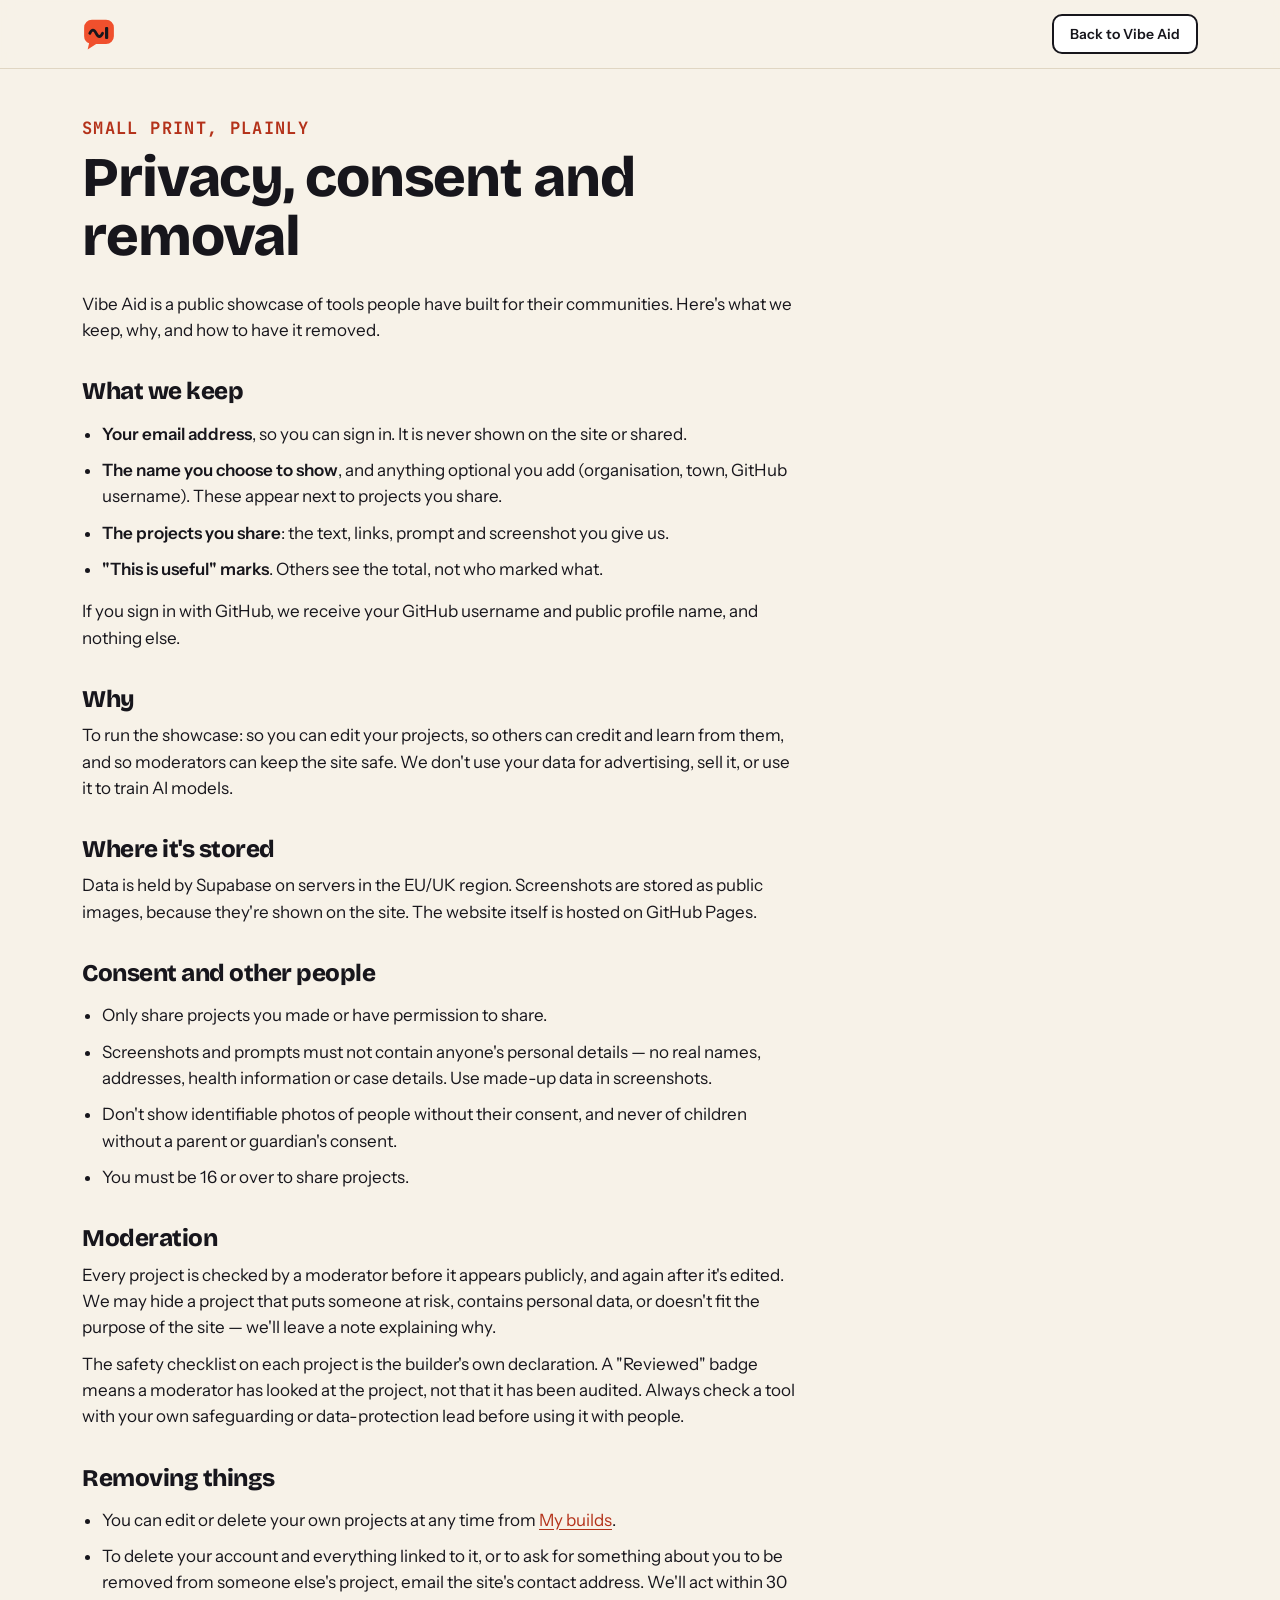
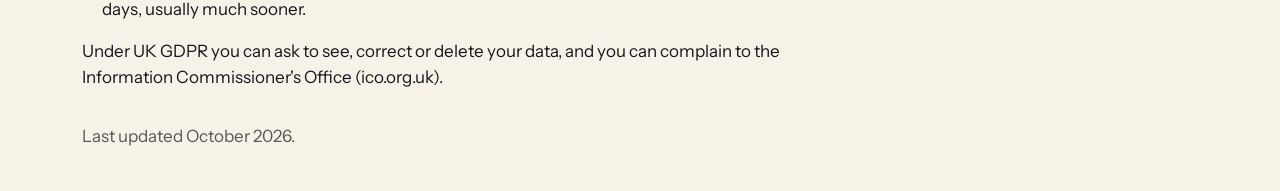
==== privacy.html @ 0dc944fe "Vibe Aid showcase site: brand, browse, submit with GitHub import, moderation Co-Authored-By: Claude " ====
<!doctype html>
<html lang="en-GB">
<head>
<meta charset="utf-8"><meta name="viewport" content="width=device-width, initial-scale=1">
<title>Privacy, consent and removal — Vibe Aid</title>
<link rel="icon" href="favicon.svg" type="image/svg+xml">
<link rel="stylesheet" href="assets/styles.css">
<style>.doc{max-width:720px;padding:48px 0 32px}.doc h1{font-size:clamp(36px,6vw,56px);margin:8px 0 24px}.doc h2{font-size:24px;margin:36px 0 10px}.doc p,.doc li{font-size:17px;margin-bottom:10px}.doc ul{padding-left:20px}</style>
</head>
<body>
<header class="site-head"><div class="wrap"><a class="brand" href="./" aria-label="Vibe Aid home"><img src="assets/img/mark.svg" alt="" width="34" height="34"></a><div class="head-actions"><a class="va-btn va-btn-sm" href="./">Back to Vibe Aid</a></div></div></header>
<main class="wrap"><article class="doc">
<p class="eyebrow">Small print, plainly</p>
<h1>Privacy, consent and removal</h1>
<p>Vibe Aid is a public showcase of tools people have built for their communities. Here's what we keep, why, and how to have it removed.</p>

<h2>What we keep</h2>
<ul>
<li><strong>Your email address</strong>, so you can sign in. It is never shown on the site or shared.</li>
<li><strong>The name you choose to show</strong>, and anything optional you add (organisation, town, GitHub username). These appear next to projects you share.</li>
<li><strong>The projects you share</strong>: the text, links, prompt and screenshot you give us.</li>
<li><strong>"This is useful" marks</strong>. Others see the total, not who marked what.</li>
</ul>
<p>If you sign in with GitHub, we receive your GitHub username and public profile name, and nothing else.</p>

<h2>Why</h2>
<p>To run the showcase: so you can edit your projects, so others can credit and learn from them, and so moderators can keep the site safe. We don't use your data for advertising, sell it, or use it to train AI models.</p>

<h2>Where it's stored</h2>
<p>Data is held by Supabase on servers in the EU/UK region. Screenshots are stored as public images, because they're shown on the site. The website itself is hosted on GitHub Pages.</p>

<h2>Consent and other people</h2>
<ul>
<li>Only share projects you made or have permission to share.</li>
<li>Screenshots and prompts must not contain anyone's personal details — no real names, addresses, health information or case details. Use made-up data in screenshots.</li>
<li>Don't show identifiable photos of people without their consent, and never of children without a parent or guardian's consent.</li>
<li>You must be 16 or over to share projects.</li>
</ul>

<h2>Moderation</h2>
<p>Every project is checked by a moderator before it appears publicly, and again after it's edited. We may hide a project that puts someone at risk, contains personal data, or doesn't fit the purpose of the site — we'll leave a note explaining why.</p>
<p>The safety checklist on each project is the builder's own declaration. A "Reviewed" badge means a moderator has looked at the project, not that it has been audited. Always check a tool with your own safeguarding or data-protection lead before using it with people.</p>

<h2>Removing things</h2>
<ul>
<li>You can edit or delete your own projects at any time from <a href="./#/mine">My builds</a>.</li>
<li>To delete your account and everything linked to it, or to ask for something about you to be removed from someone else's project, email <span id="contact">the site's contact address</span>. We'll act within 30 days, usually much sooner.</li>
</ul>
<p>Under UK GDPR you can ask to see, correct or delete your data, and you can complain to the Information Commissioner's Office (ico.org.uk).</p>
<p class="muted" style="margin-top:32px">Last updated October 2026.</p>
</article></main>
<script src="config.js"></script>
<script>var e=(window.VIBE_AID_CONFIG||{}).CONTACT_EMAIL;if(e){var a=document.createElement('a');a.href='mailto:'+e;a.textContent=e;var c=document.getElementById('contact');c.textContent='';c.appendChild(a);}</script>
</body></html>
---- assets/styles.css ----
/* Vibe Aid — site styles. Tokens mirror the Vibe Aid design system. */
@font-face { font-family: "Bricolage Grotesque"; font-weight: 600; font-display: swap; src: url(fonts/bricolage-grotesque-latin-600-normal.woff2) format("woff2"); }
@font-face { font-family: "Bricolage Grotesque"; font-weight: 800; font-display: swap; src: url(fonts/bricolage-grotesque-latin-800-normal.woff2) format("woff2"); }
@font-face { font-family: "Instrument Sans"; font-weight: 400; font-display: swap; src: url(fonts/instrument-sans-latin-400-normal.woff2) format("woff2"); }
@font-face { font-family: "Instrument Sans"; font-weight: 600; font-display: swap; src: url(fonts/instrument-sans-latin-600-normal.woff2) format("woff2"); }
@font-face { font-family: "JetBrains Mono"; font-weight: 500; font-display: swap; src: url(fonts/jetbrains-mono-latin-500-normal.woff2) format("woff2"); }
@font-face { font-family: "JetBrains Mono"; font-weight: 700; font-display: swap; src: url(fonts/jetbrains-mono-latin-700-normal.woff2) format("woff2"); }

:root {
  --paper:#F7F2E8; --paper-raised:#FFFFFF; --line:#E0D6C3; --line-strong:#8C857A;
  --ink:#17161C; --ink-muted:#5C5852;
  --ember:#F0502D; --ember-text:#B4321A; --ember-soft:#FDE0D6; --on-ember:#17161C;
  --sun:#FFC93C; --on-sun:#17161C; --kelp:#0D5A4D; --kelp-soft:#D4EBE4; --on-kelp:#F7F2E8;
  --sky:#A9D1F5; --focus:#17161C; --shadow:#17161C;
  --font-display:"Bricolage Grotesque", ui-sans-serif, system-ui, sans-serif;
  --font-sans:"Instrument Sans", ui-sans-serif, system-ui, -apple-system, "Segoe UI", sans-serif;
  --font-mono:"JetBrains Mono", ui-monospace, "SF Mono", Menlo, monospace;
  --space-1:4px; --space-2:8px; --space-3:12px; --space-4:16px; --space-6:24px; --space-8:32px; --space-12:48px; --space-16:64px;
  --radius-sm:6px; --radius-md:14px; --radius-lg:22px; --radius-pill:999px;
  --max:1180px;
  color-scheme: light;
}
@media (prefers-color-scheme: dark) {
  :root:not([data-theme="light"]) {
    --paper:#121116; --paper-raised:#1C1B21; --line:#33313A; --line-strong:#77727D;
    --ink:#F4EFE6; --ink-muted:#ADA79E;
    --ember:#FF6142; --ember-text:#FF8C70; --ember-soft:#3A1912; --on-ember:#121116;
    --sun:#FFCF4D; --on-sun:#121116; --kelp:#52C2A6; --kelp-soft:#0F2B26; --on-kelp:#121116;
    --sky:#7FB4E6; --focus:#FFCF4D; --shadow:#000000;
    color-scheme: dark;
  }
}
:root[data-theme="dark"] {
  --paper:#121116; --paper-raised:#1C1B21; --line:#33313A; --line-strong:#77727D;
  --ink:#F4EFE6; --ink-muted:#ADA79E;
  --ember:#FF6142; --ember-text:#FF8C70; --ember-soft:#3A1912; --on-ember:#121116;
  --sun:#FFCF4D; --on-sun:#121116; --kelp:#52C2A6; --kelp-soft:#0F2B26; --on-kelp:#121116;
  --sky:#7FB4E6; --focus:#FFCF4D; --shadow:#000000;
  color-scheme: dark;
}

*, *::before, *::after { box-sizing: border-box; }
html { -webkit-text-size-adjust: 100%; scroll-behavior: smooth; }
@media (prefers-reduced-motion: reduce) { html { scroll-behavior: auto; } *, *::before, *::after { animation: none !important; transition: none !important; } }
body { margin: 0; background: var(--paper); color: var(--ink); font: 400 16px/1.55 var(--font-sans); overflow-x: hidden; }
img { max-width: 100%; }
a { color: var(--ember-text); text-underline-offset: 3px; }
a:focus-visible, button:focus-visible, input:focus-visible, select:focus-visible, textarea:focus-visible, summary:focus-visible { outline: 3px solid var(--focus); outline-offset: 2px; }
h1, h2, h3 { font-family: var(--font-display); font-weight: 800; letter-spacing: -0.02em; line-height: 1.05; margin: 0; }
p { margin: 0; }
.wrap { max-width: var(--max); margin: 0 auto; padding: 0 var(--space-4); }
@media (min-width: 720px) { .wrap { padding: 0 var(--space-8); } }
.eyebrow { font: 700 12px/1.3 var(--font-mono); letter-spacing: .08em; text-transform: uppercase; color: var(--ember-text); }
.muted { color: var(--ink-muted); }
.sr { position: absolute; width: 1px; height: 1px; overflow: hidden; clip: rect(0 0 0 0); white-space: nowrap; }
.skip { position: absolute; left: -999px; top: 8px; background: var(--sun); color: var(--on-sun); padding: 8px 12px; border-radius: var(--radius-sm); z-index: 50; }
.skip:focus { left: 8px; }

/* Header */
.site-head { position: sticky; top: 0; z-index: 20; background: color-mix(in srgb, var(--paper) 92%, transparent); backdrop-filter: blur(8px); border-bottom: 1px solid var(--line); }
.site-head .wrap { display: flex; align-items: center; gap: var(--space-4); height: 68px; }
.brand { display: inline-flex; color: var(--ink); text-decoration: none; }
.brand svg { height: 34px; width: auto; display: block; }
.nav { display: none; gap: var(--space-6); margin-left: var(--space-6); }
.nav a { color: var(--ink); text-decoration: none; font-weight: 600; font-size: 15px; }
.nav a:hover, .nav a[aria-current="page"] { text-decoration: underline; text-decoration-thickness: 2px; text-decoration-color: var(--ember); }
.head-actions { margin-left: auto; display: flex; gap: var(--space-2); align-items: center; }
.head-actions .va-btn { height: 40px; padding: 0 var(--space-4); font-size: 14px; }
#submitTop { display: none; }
@media (min-width: 860px) { .nav { display: flex; } #submitTop { display: inline-flex; } .menu-btn { display: none; } }
.menu-btn { border: 2px solid var(--ink); background: transparent; color: var(--ink); border-radius: var(--radius-md); height: 40px; padding: 0 12px; font: 600 14px var(--font-sans); cursor: pointer; }
.mobile-nav { display: none; border-top: 1px solid var(--line); padding: var(--space-3) var(--space-4) var(--space-4); }
.mobile-nav.open { display: grid; gap: var(--space-2); }
.mobile-nav a { color: var(--ink); font-weight: 600; text-decoration: none; padding: 8px 0; }
@media (min-width: 860px) { .mobile-nav.open { display: none; } }

/* Components (same as the design system) */
.va-btn { font: 600 15px/1 var(--font-sans); display: inline-flex; align-items: center; justify-content: center; gap: var(--space-2); min-height: 44px; padding: 0 var(--space-6); border-radius: var(--radius-md); border: 2px solid var(--ink); background: var(--paper-raised); color: var(--ink); cursor: pointer; text-decoration: none; transition: transform .12s, box-shadow .12s; white-space: nowrap; }
.va-btn:hover { transform: translate(-2px,-2px); box-shadow: 4px 4px 0 0 var(--shadow); }
.va-btn-primary { background: var(--ember); color: var(--on-ember); }
.va-btn-ghost { border-color: transparent; background: transparent; }
.va-btn-ghost:hover { box-shadow: none; transform: none; text-decoration: underline; }
.va-btn[disabled] { opacity: .55; cursor: not-allowed; transform: none; box-shadow: none; }
.va-btn-sm { min-height: 34px; padding: 0 var(--space-3); font-size: 13px; border-radius: 10px; }
.va-tag { display: inline-flex; align-items: center; gap: var(--space-1); font: 600 13px/1 var(--font-sans); padding: 6px 10px; border-radius: var(--radius-pill); background: var(--paper-raised); color: var(--ink); border: 1px solid var(--line-strong); }
.va-tag-ember { background: var(--ember-soft); color: var(--ember-text); border-color: transparent; }
.va-tag-kelp { background: var(--kelp-soft); color: var(--kelp); border-color: transparent; }
.va-tag-sun { background: var(--sun); color: var(--on-sun); border-color: transparent; }
.va-tag svg { width: 14px; height: 14px; }
.va-prompt { position: relative; font: 500 15px/1.6 var(--font-mono); background: #17161C; color: #F7F2E8; border-radius: var(--radius-md); padding: var(--space-4) var(--space-6); white-space: pre-wrap; overflow-wrap: anywhere; }
:root[data-theme="dark"] .va-prompt { box-shadow: inset 0 0 0 1px var(--line); }
@media (prefers-color-scheme: dark) { :root:not([data-theme="light"]) .va-prompt { box-shadow: inset 0 0 0 1px var(--line); } }
.va-prompt::before { content: "PROMPT"; display: block; font: 700 11px/1 var(--font-mono); letter-spacing: .08em; color: #FFC93C; margin-bottom: var(--space-2); }
.va-cursor { display: inline-block; width: .55em; height: 1.1em; vertical-align: -0.18em; margin-left: 2px; background: #F0502D; border-radius: 2px; animation: va-blink 1.1s steps(1) infinite; }
@keyframes va-blink { 50% { opacity: 0; } }
.va-card { position: relative; display: flex; flex-direction: column; background: var(--paper-raised); border: 2px solid var(--ink); border-radius: var(--radius-lg); overflow: hidden; color: inherit; text-decoration: none; transition: transform .12s, box-shadow .12s; }
.va-card:hover { transform: translate(-3px,-3px); box-shadow: 6px 6px 0 0 var(--shadow); }
.va-card:focus-visible { outline: 3px solid var(--focus); outline-offset: 3px; }
.va-card-shot { aspect-ratio: 16/10; background: var(--sky); border-bottom: 2px solid var(--ink); display: grid; place-items: center; overflow: hidden; }
.va-card-shot img { width: 100%; height: 100%; object-fit: cover; display: block; }
.va-card-body { padding: var(--space-4) var(--space-6) var(--space-6); display: flex; flex-direction: column; gap: var(--space-2); flex: 1; }
.va-card-cause { font: 700 12px/1.3 var(--font-mono); letter-spacing: .08em; text-transform: uppercase; color: var(--ember-text); }
.va-card-title { font: 800 22px/1.1 var(--font-display); letter-spacing: -0.015em; margin: 0; }
.va-card-line { margin: 0; font-size: 15px; line-height: 1.45; color: var(--ink-muted); }
.va-card-meta { display: flex; flex-wrap: wrap; gap: var(--space-2); margin-top: auto; padding-top: var(--space-2); }
.ribbon { position: absolute; top: 12px; left: 12px; z-index: 1; transform: rotate(-4deg); }

/* Placeholder "screen" for projects without a screenshot */
.ph { width: 100%; height: 100%; display: grid; place-items: center; position: relative; }
.ph.c-food { background: var(--sun); } .ph.c-health { background: var(--sky); } .ph.c-access { background: var(--kelp-soft); }
.ph.c-climate { background: var(--kelp-soft); } .ph.c-shelter { background: var(--ember-soft); } .ph.c-refugees { background: var(--sky); }
.ph.c-education { background: var(--sun); } .ph.c-mutual-aid { background: var(--ember-soft); } .ph.c-civic { background: var(--sky); }
.ph.c-safety { background: var(--ember-soft); } .ph.c-other { background: var(--line); }
.ph svg { width: 34%; height: auto; color: var(--ink); }
.ph.c-food svg, .ph.c-education svg { color: #17161C; }

/* Hero */
.hero { padding: var(--space-12) 0 var(--space-16); position: relative; overflow: hidden; }
.hero-grid { display: grid; gap: var(--space-12); align-items: center; }
@media (min-width: 960px) { .hero-grid { grid-template-columns: 1.15fr .85fr; } .hero { padding: 88px 0 96px; } }
.hero h1 { font-size: clamp(44px, 8.5vw, 92px); line-height: .94; letter-spacing: -0.035em; }
.hero h1 .hl { background: var(--ember); color: var(--on-ember); padding: 0 .12em; border-radius: 12px; -webkit-box-decoration-break: clone; box-decoration-break: clone; }
.hero .lead { font-size: clamp(18px, 2.2vw, 21px); line-height: 1.5; max-width: 34em; margin-top: var(--space-6); color: var(--ink-muted); }
.hero .ctas { display: flex; flex-wrap: wrap; gap: var(--space-3); margin-top: var(--space-8); }
.hero-art { position: relative; }
.bubble { background: var(--ember); border-radius: var(--radius-lg); padding: var(--space-6); position: relative; border: 2px solid var(--ink); box-shadow: 8px 8px 0 0 var(--shadow); }
.bubble::after { content: ""; position: absolute; left: 36px; bottom: -26px; width: 34px; height: 30px; background: var(--ember); clip-path: polygon(0 0, 100% 0, 10% 100%); }
.bubble .va-prompt { min-height: 168px; font-size: 16px; }
.bubble .typed-label { font: 700 12px/1 var(--font-mono); letter-spacing: .08em; color: var(--on-ember); margin-bottom: var(--space-3); display: flex; justify-content: space-between; }
.sticker { position: absolute; font: 800 16px/1 var(--font-display); padding: 10px 14px; border-radius: var(--radius-md); border: 2px solid var(--ink); box-shadow: 4px 4px 0 0 var(--shadow); white-space: nowrap; }
.sticker.s1 { background: var(--sun); color: var(--on-sun); right: -6px; top: -22px; transform: rotate(5deg); }
.sticker.s2 { background: var(--sky); color: #17161C; right: 18px; bottom: -40px; transform: rotate(-4deg); }
.result { margin-top: 56px; display: flex; gap: var(--space-3); align-items: center; font-weight: 600; }
.result .dot { width: 12px; height: 12px; border-radius: 50%; background: var(--kelp); }

.wave-rule { display: block; width: 100%; height: 24px; color: var(--ink); }

/* Sections */
.section { padding: var(--space-12) 0; }
@media (min-width: 720px) { .section { padding: 88px 0; } }
.section-head { display: flex; flex-wrap: wrap; align-items: end; justify-content: space-between; gap: var(--space-4); margin-bottom: var(--space-8); }
.section-head h2 { font-size: clamp(32px, 5vw, 52px); }
.grid { display: grid; gap: var(--space-6); grid-template-columns: repeat(auto-fill, minmax(min(100%, 280px), 1fr)); }

.steps { display: grid; gap: var(--space-6); }
@media (min-width: 860px) { .steps { grid-template-columns: repeat(3, 1fr); } }
.step { border-radius: var(--radius-lg); padding: var(--space-8) var(--space-6); border: 2px solid var(--ink); }
.step:nth-child(1) { background: var(--ember); color: var(--on-ember); }
.step:nth-child(2) { background: var(--sun); color: var(--on-sun); }
.step:nth-child(3) { background: var(--sky); color: #17161C; }
.step .num { font: 700 13px var(--font-mono); letter-spacing: .08em; }
.step h3 { font-size: 40px; margin: var(--space-3) 0 var(--space-3); }
.step p { font-size: 16px; }

.band { background: var(--ink); color: var(--paper); }
.band .eyebrow { color: var(--sun); }
.band a { color: var(--sun); }
.principles { list-style: none; padding: 0; margin: 0; display: grid; gap: 0; counter-reset: p; }
.principles li { counter-increment: p; display: grid; grid-template-columns: 56px 1fr; gap: var(--space-4); padding: var(--space-6) 0; border-top: 1px solid color-mix(in srgb, var(--paper) 25%, transparent); }
.principles li::before { content: "0" counter(p); font: 700 14px/1.9 var(--font-mono); color: var(--sun); }
.principles strong { display: block; font: 800 clamp(24px, 3.4vw, 34px)/1.1 var(--font-display); letter-spacing: -0.02em; margin-bottom: 6px; }
.principles span { color: color-mix(in srgb, var(--paper) 78%, var(--ink)); }

.stats { display: grid; grid-template-columns: repeat(auto-fit, minmax(150px, 1fr)); gap: var(--space-4); margin-top: var(--space-8); }
.stat { border: 2px solid var(--ink); border-radius: var(--radius-lg); padding: var(--space-4) var(--space-6); background: var(--paper-raised); }
.stat b { display: block; font: 800 44px/1 var(--font-display); letter-spacing: -0.03em; }

/* Browse */
.toolbar { display: grid; gap: var(--space-3); margin-bottom: var(--space-6); }
@media (min-width: 720px) { .toolbar { grid-template-columns: 1fr auto auto; align-items: center; } }
.search { width: 100%; height: 48px; border: 2px solid var(--ink); border-radius: var(--radius-md); padding: 0 var(--space-4); font: 16px var(--font-sans); background: var(--paper-raised); color: var(--ink); }
.chips { display: flex; flex-wrap: wrap; gap: var(--space-2); margin-bottom: var(--space-8); }
.chip { font: 600 14px/1 var(--font-sans); padding: 10px 14px; border-radius: var(--radius-pill); border: 2px solid var(--ink); background: var(--paper-raised); color: var(--ink); cursor: pointer; }
.chip[aria-pressed="true"] { background: var(--ink); color: var(--paper); }
select.sel { height: 48px; border: 2px solid var(--ink); border-radius: var(--radius-md); padding: 0 var(--space-3); font: 15px var(--font-sans); background: var(--paper-raised); color: var(--ink); }
.empty { border: 2px dashed var(--line-strong); border-radius: var(--radius-lg); padding: var(--space-12) var(--space-6); text-align: center; }
.empty h3 { font-size: 28px; margin-bottom: var(--space-2); }

/* Project page */
.pj-head { padding: var(--space-8) 0 var(--space-6); }
.pj-head h1 { font-size: clamp(40px, 7vw, 76px); letter-spacing: -0.035em; margin: var(--space-3) 0; }
.pj-head .tagline { font-size: clamp(18px, 2.3vw, 22px); max-width: 38em; color: var(--ink-muted); }
.pj-actions { display: flex; flex-wrap: wrap; gap: var(--space-3); margin-top: var(--space-6); }
.pj-shot { border: 2px solid var(--ink); border-radius: var(--radius-lg); overflow: hidden; aspect-ratio: 16/9; background: var(--sky); }
.pj-shot img { width: 100%; height: 100%; object-fit: cover; display: block; }
.pj-layout { display: grid; gap: var(--space-8); margin-top: var(--space-8); }
@media (min-width: 960px) { .pj-layout { grid-template-columns: 1fr 340px; } }
.pj-body h2 { font-size: 26px; margin: var(--space-8) 0 var(--space-3); }
.pj-body h2:first-child { margin-top: 0; }
.pj-body p { margin-bottom: var(--space-3); font-size: 17px; white-space: pre-line; }
.facts { border: 2px solid var(--ink); border-radius: var(--radius-lg); padding: var(--space-6); background: var(--paper-raised); display: grid; gap: var(--space-4); align-self: start; }
.facts dt { font: 700 11px/1.3 var(--font-mono); letter-spacing: .08em; text-transform: uppercase; color: var(--ink-muted); }
.facts dd { margin: 4px 0 0; font-weight: 600; overflow-wrap: anywhere; }
.checks { list-style: none; margin: 0; padding: 0; display: grid; gap: var(--space-2); }
.checks li { display: flex; gap: var(--space-2); align-items: flex-start; font-size: 15px; }
.checks svg { flex: none; width: 18px; height: 18px; margin-top: 2px; color: var(--kelp); }
.checks li.no svg { color: var(--ink-muted); }
.callout { border-radius: var(--radius-md); padding: var(--space-4); background: var(--kelp-soft); color: var(--ink); font-size: 15px; }
.callout.warn { background: var(--ember-soft); }

/* Forms */
.form { display: grid; gap: var(--space-6); max-width: 760px; }
.fieldset { border: 2px solid var(--ink); border-radius: var(--radius-lg); padding: var(--space-6); display: grid; gap: var(--space-4); background: var(--paper-raised); margin: 0; min-width: 0; }
.fieldset legend { font: 800 22px var(--font-display); padding: 0 var(--space-2); letter-spacing: -0.015em; }
.field { display: grid; gap: 6px; }
.field label, .field .lbl { font-weight: 600; font-size: 15px; }
.field .hint { font-size: 14px; color: var(--ink-muted); }
.field input[type=text], .field input[type=url], .field input[type=email], .field textarea, .field select { width: 100%; border: 2px solid var(--line-strong); border-radius: var(--radius-sm); padding: 10px 12px; font: 16px var(--font-sans); background: var(--paper); color: var(--ink); }
.field textarea { min-height: 110px; resize: vertical; line-height: 1.5; }
.field textarea.mono { font: 500 15px/1.55 var(--font-mono); min-height: 140px; }
.field input:focus, .field textarea:focus, .field select:focus { border-color: var(--ink); }
.two { display: grid; gap: var(--space-4); }
@media (min-width: 640px) { .two { grid-template-columns: 1fr 1fr; } }
.check { display: flex; gap: var(--space-3); align-items: flex-start; font-size: 15px; }
.check input { width: 20px; height: 20px; margin-top: 2px; accent-color: var(--kelp); flex: none; }
.tool-opts { display: flex; flex-wrap: wrap; gap: var(--space-2); }
.tool-opts label { display: inline-flex; gap: 6px; align-items: center; border: 1px solid var(--line-strong); border-radius: var(--radius-pill); padding: 6px 12px; font-size: 14px; cursor: pointer; }
.tool-opts input { accent-color: var(--ember); }
.gh-import { display: grid; gap: var(--space-3); background: var(--ink); color: var(--paper); border-radius: var(--radius-lg); padding: var(--space-6); }
.gh-import .row { display: flex; gap: var(--space-2); flex-wrap: wrap; }
.gh-import input { flex: 1 1 260px; height: 46px; border-radius: var(--radius-md); border: 2px solid var(--paper); background: transparent; color: var(--paper); padding: 0 var(--space-4); font: 500 15px var(--font-mono); }
.gh-import .va-btn { border-color: var(--paper); }
.gh-import .eyebrow { color: var(--sun); }
.msg { font-size: 15px; min-height: 1.2em; }
.msg.err { color: var(--ember-text); font-weight: 600; }
.msg.ok { color: var(--kelp); font-weight: 600; }

/* Status banner */
.status { position: fixed; left: 50%; bottom: 20px; transform: translateX(-50%); z-index: 60; max-width: calc(100% - 32px); background: var(--ink); color: var(--paper); padding: 12px 18px; border-radius: var(--radius-md); font-weight: 600; box-shadow: 4px 4px 0 0 var(--ember); }
.status[hidden] { display: none; }
.demo-note { background: var(--sun); color: var(--on-sun); font-size: 14px; text-align: center; padding: 8px 16px; font-weight: 600; }

/* Dialog */
dialog { border: 2px solid var(--ink); border-radius: var(--radius-lg); padding: 0; background: var(--paper-raised); color: var(--ink); width: min(480px, calc(100% - 32px)); box-shadow: 8px 8px 0 0 var(--shadow); }
dialog::backdrop { background: rgba(18,17,22,.55); }
.dlg { padding: var(--space-6); display: grid; gap: var(--space-4); }
.dlg h2 { font-size: 28px; }
.dlg .or { text-align: center; font-size: 13px; color: var(--ink-muted); }
.gh-btn { background: #17161C; color: #F7F2E8; border-color: #17161C; }
:root[data-theme="dark"] .gh-btn { border-color: var(--line-strong); }

/* Moderation */
.mod-row { display: grid; gap: var(--space-3); border: 2px solid var(--ink); border-radius: var(--radius-lg); padding: var(--space-4) var(--space-6); background: var(--paper-raised); }
@media (min-width: 860px) { .mod-row { grid-template-columns: 1fr auto; align-items: center; } }
.mod-row .acts { display: flex; flex-wrap: wrap; gap: var(--space-2); }
.mod-list { display: grid; gap: var(--space-4); }

/* Footer */
.site-foot { border-top: 2px solid var(--ink); padding: var(--space-12) 0; margin-top: var(--space-12); }
.foot-grid { display: grid; gap: var(--space-8); }
@media (min-width: 860px) { .foot-grid { grid-template-columns: 1.4fr 1fr 1fr; } }
.site-foot h3 { font-size: 18px; margin-bottom: var(--space-3); }
.site-foot ul { list-style: none; padding: 0; margin: 0; display: grid; gap: 6px; }
.site-foot a { color: var(--ink); }
.theme-toggle { margin-top: var(--space-4); }
main:focus { outline: none; }
.pj-shot .ph svg { width: 16%; }
@media (min-width: 960px) { .hero h1 { font-size: clamp(56px, 6.4vw, 84px); } }
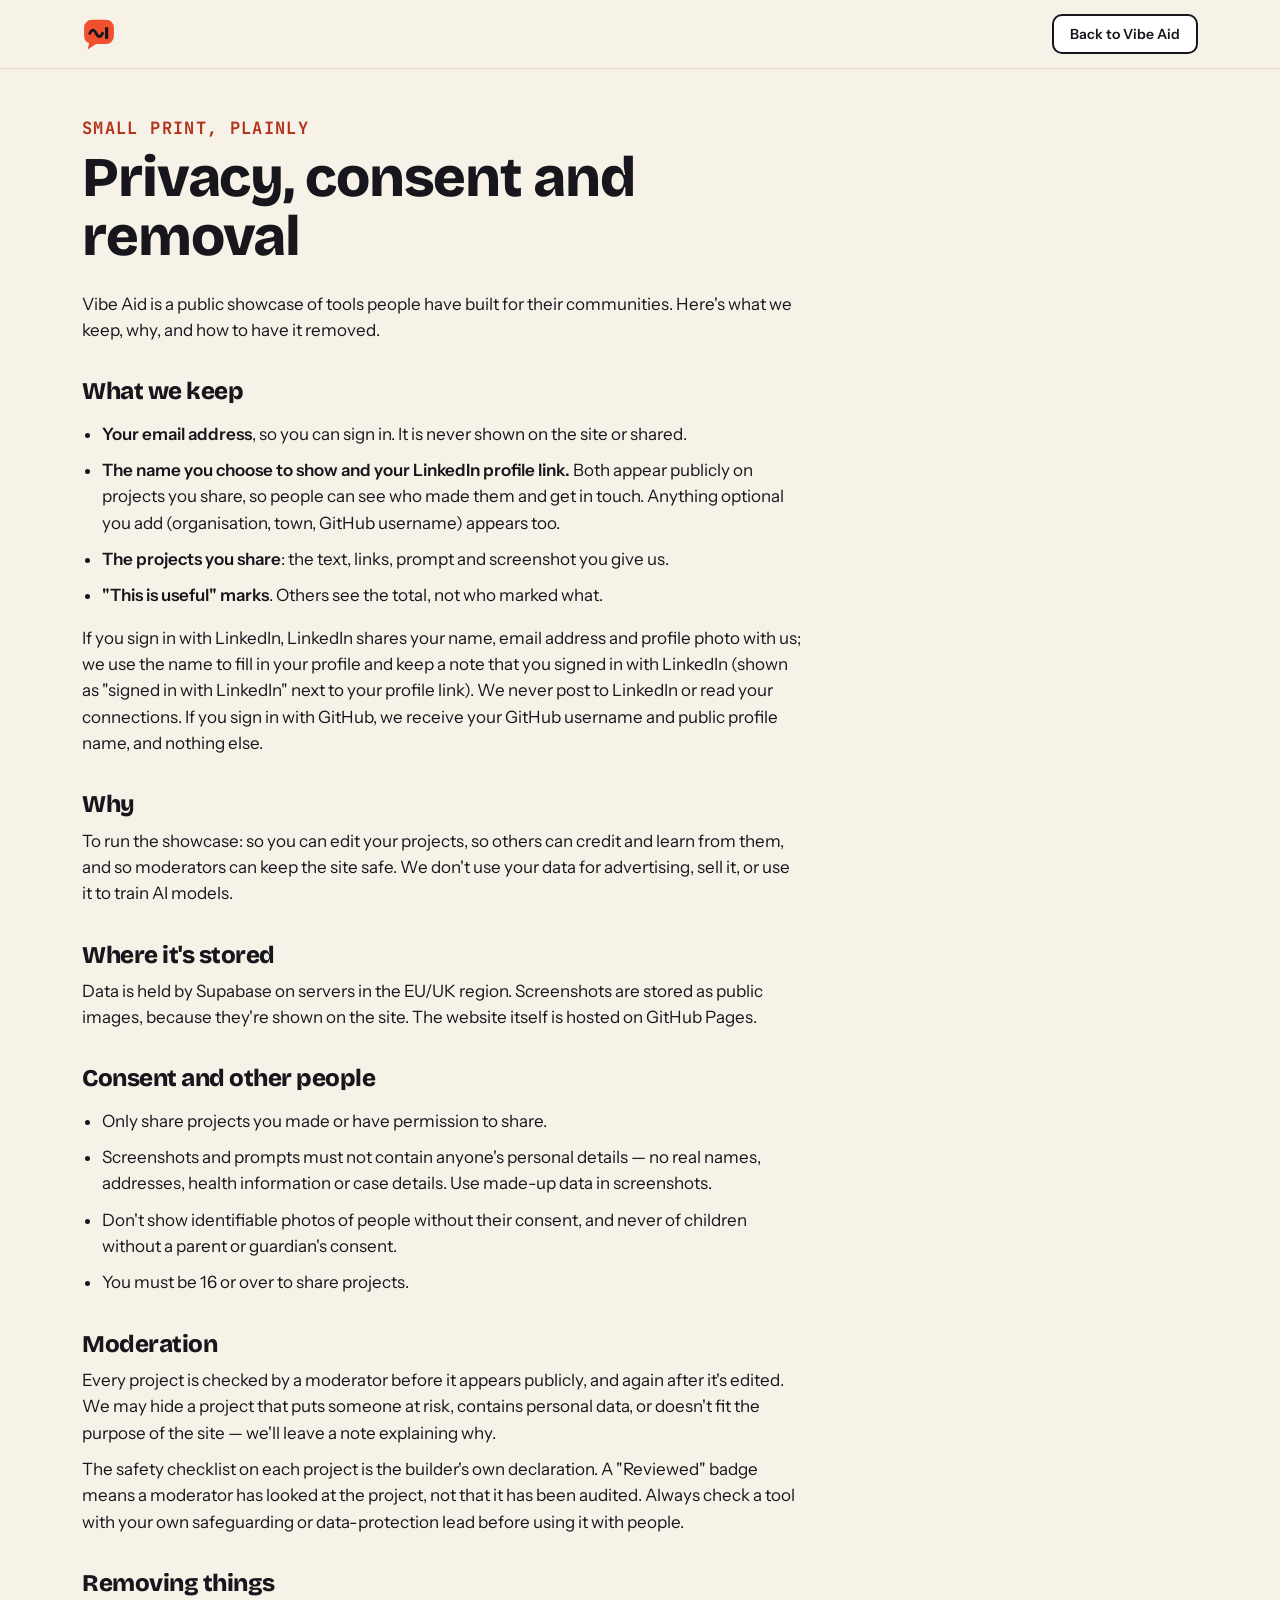
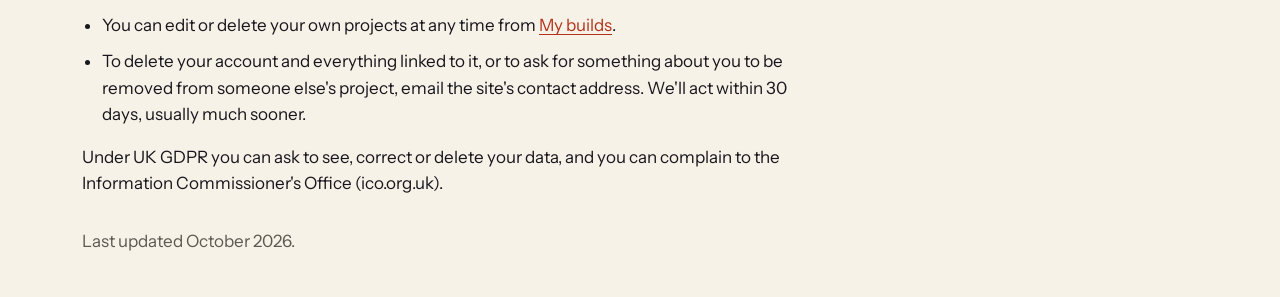
==== commit 05018ae5: "Explain why we ask people to sign in; LinkedIn sign-in and LinkedIn link on every submission Co-Auth" ====
--- a/privacy.html
+++ b/privacy.html
@@ -17,11 +17,11 @@
 <h2>What we keep</h2>
 <ul>
 <li><strong>Your email address</strong>, so you can sign in. It is never shown on the site or shared.</li>
-<li><strong>The name you choose to show</strong>, and anything optional you add (organisation, town, GitHub username). These appear next to projects you share.</li>
+<li><strong>The name you choose to show and your LinkedIn profile link.</strong> Both appear publicly on projects you share, so people can see who made them and get in touch. Anything optional you add (organisation, town, GitHub username) appears too.</li>
 <li><strong>The projects you share</strong>: the text, links, prompt and screenshot you give us.</li>
 <li><strong>"This is useful" marks</strong>. Others see the total, not who marked what.</li>
 </ul>
-<p>If you sign in with GitHub, we receive your GitHub username and public profile name, and nothing else.</p>
+<p>If you sign in with LinkedIn, LinkedIn shares your name, email address and profile photo with us; we use the name to fill in your profile and keep a note that you signed in with LinkedIn (shown as "signed in with LinkedIn" next to your profile link). We never post to LinkedIn or read your connections. If you sign in with GitHub, we receive your GitHub username and public profile name, and nothing else.</p>
 
 <h2>Why</h2>
 <p>To run the showcase: so you can edit your projects, so others can credit and learn from them, and so moderators can keep the site safe. We don't use your data for advertising, sell it, or use it to train AI models.</p>
--- a/assets/styles.css
+++ b/assets/styles.css
@@ -256,3 +256,12 @@
 main:focus { outline: none; }
 .pj-shot .ph svg { width: 16%; }
 @media (min-width: 960px) { .hero h1 { font-size: clamp(56px, 6.4vw, 84px); } }
+
+.why { border: 2px solid var(--line); border-radius: var(--radius-md); padding: 12px 16px; background: var(--paper); }
+.why summary { font-weight: 600; cursor: pointer; }
+.why ul { margin: 10px 0 8px; padding-left: 18px; display: grid; gap: 8px; font-size: 15px; }
+.li-btn { background: #0A66C2; color: #FFFFFF; border-color: #0A66C2; }
+.li-badge { display: inline-flex; align-items: center; gap: 6px; font-size: 14px; font-weight: 600; }
+.li-badge svg { width: 16px; height: 16px; color: #0A66C2; }
+:root[data-theme="dark"] .li-badge svg { color: #70B5F9; }
+@media (prefers-color-scheme: dark) { :root:not([data-theme="light"]) .li-badge svg { color: #70B5F9; } }
